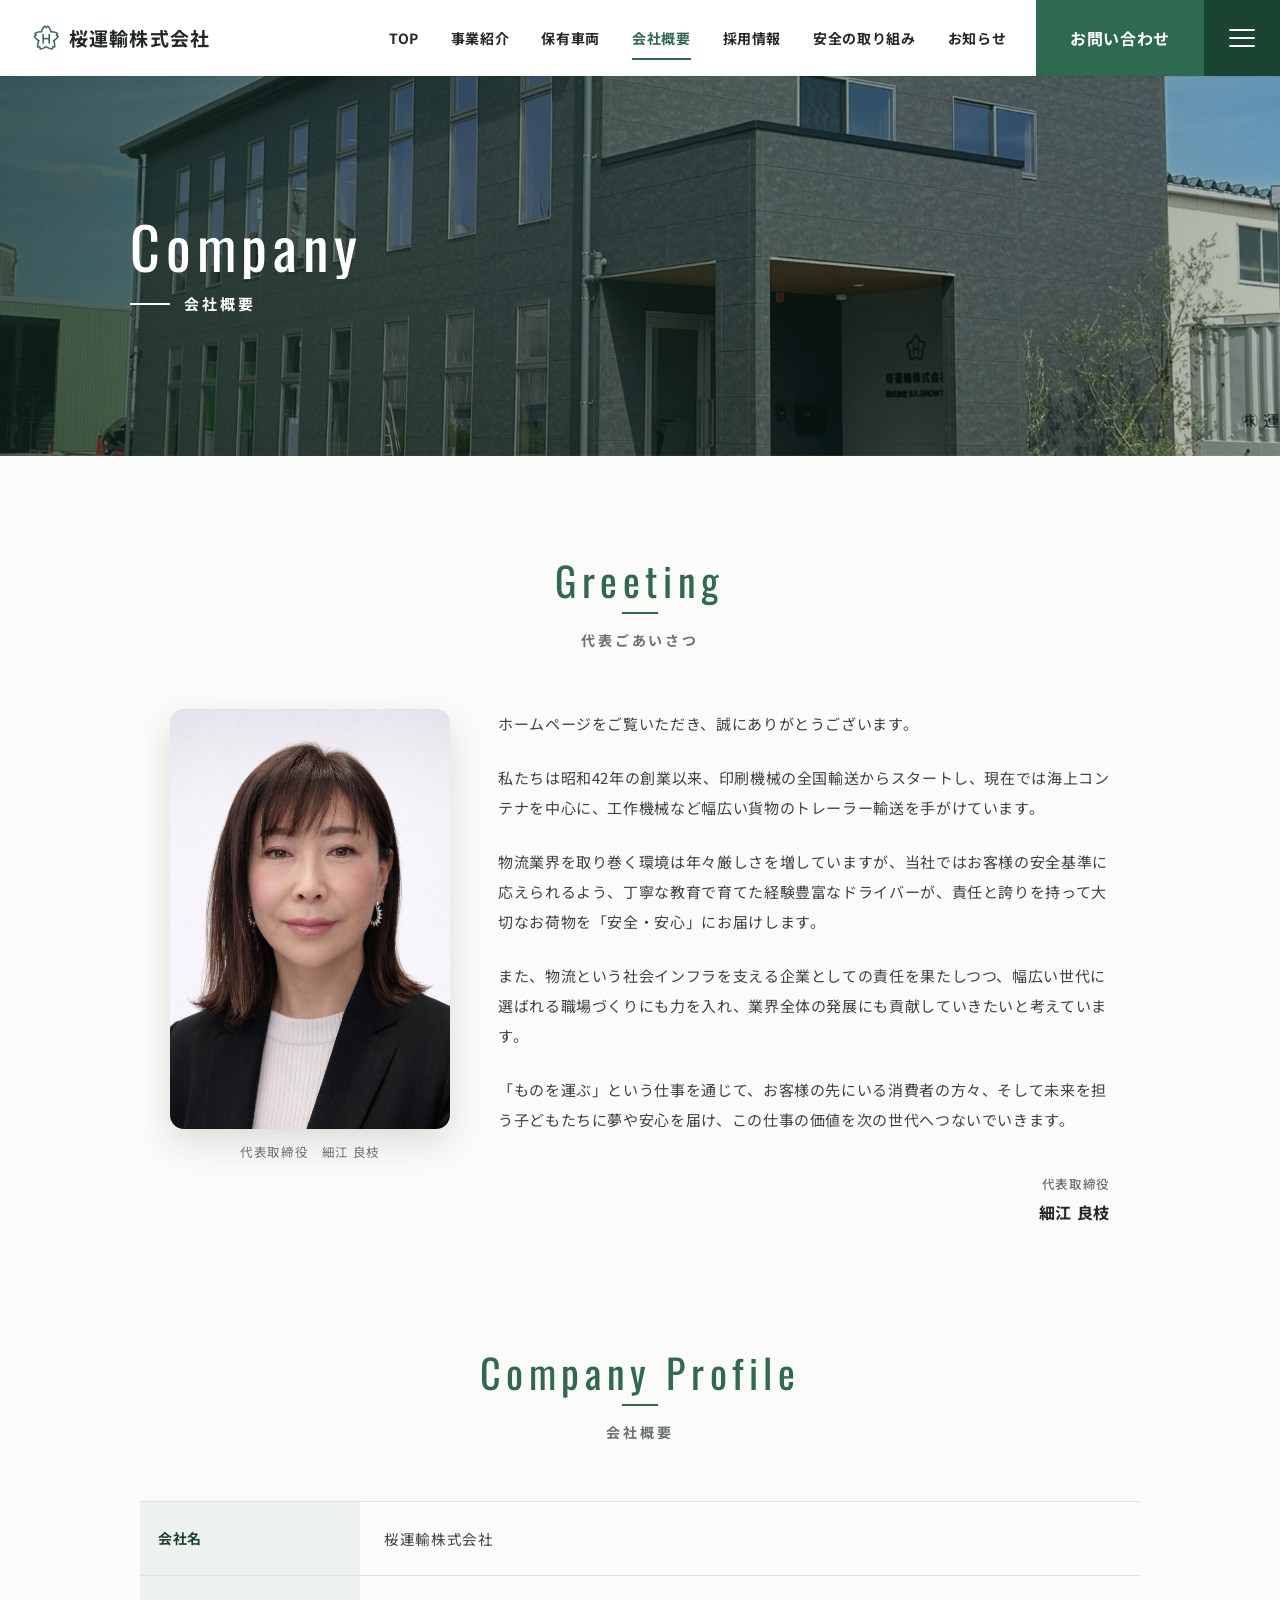
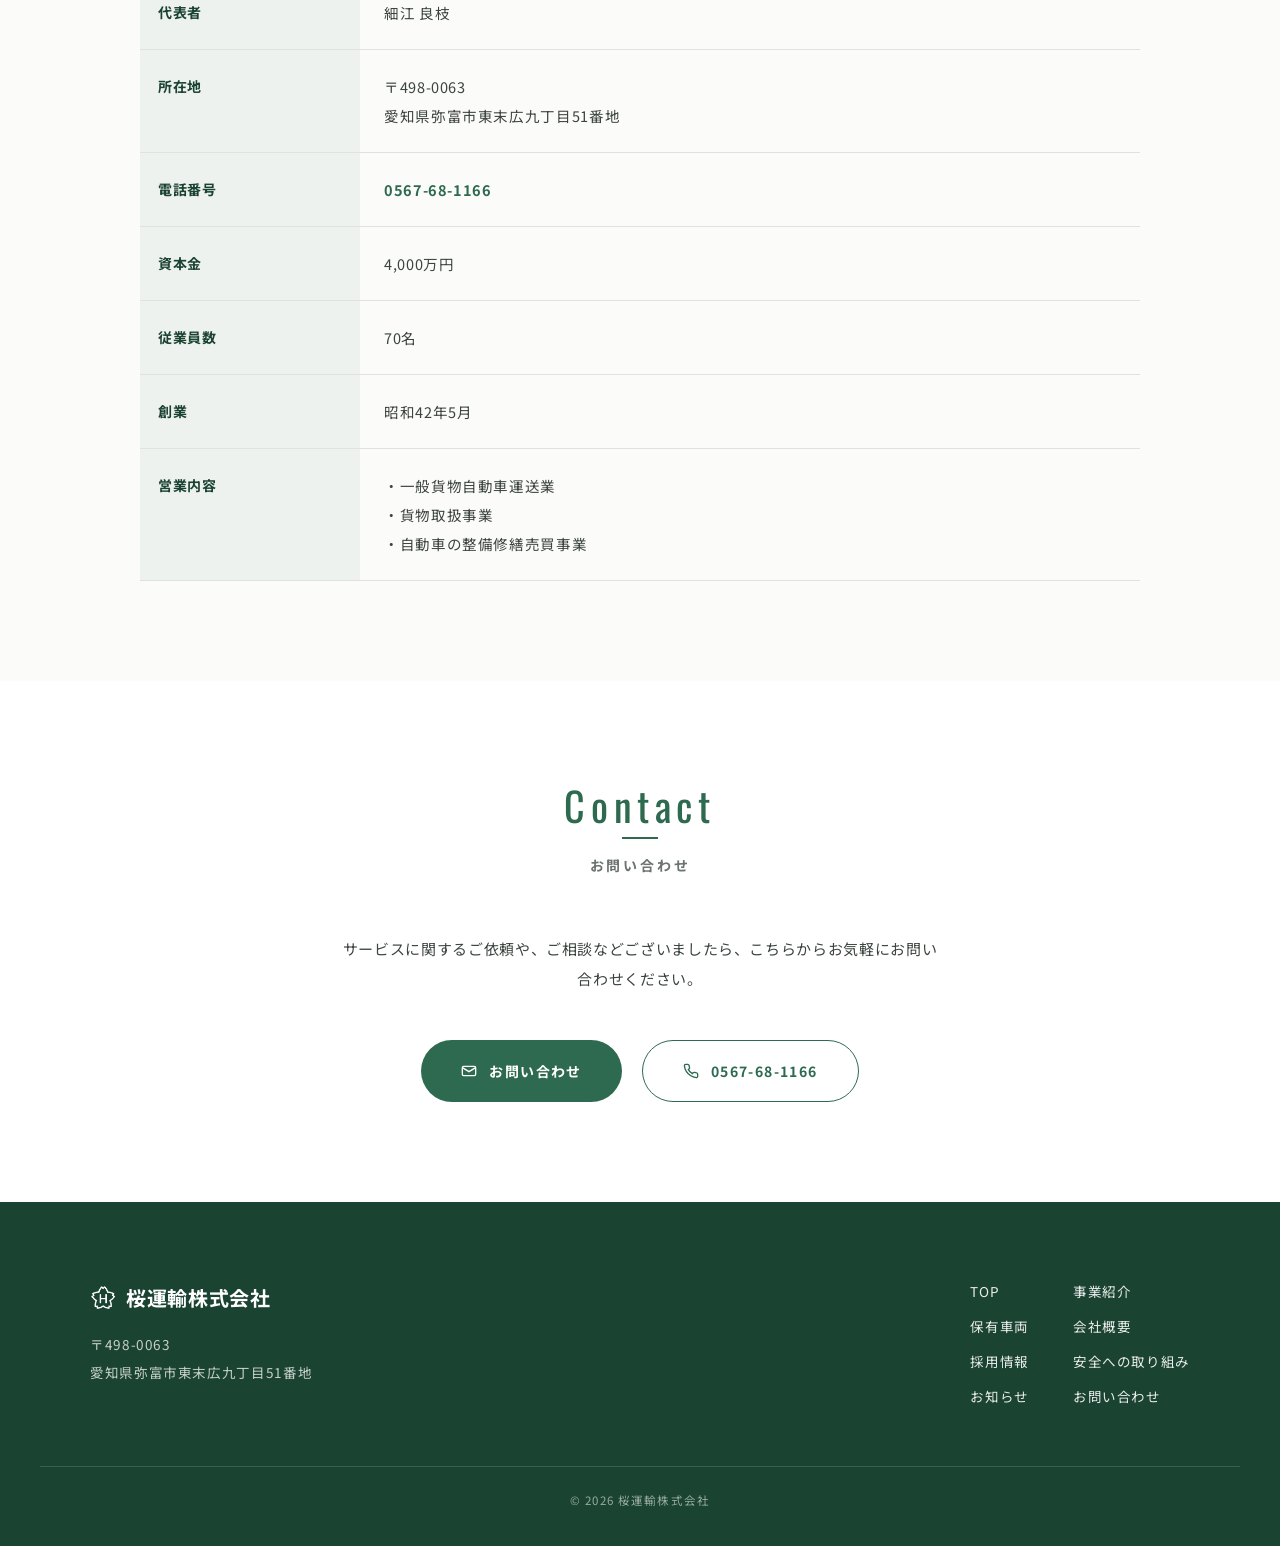
==== company.html @ bcc7dfaa "Initial commit: サクラ運輸サイト一式 Co-Authored-By: Claude Opus 4.8 (1M context) <noreply@anthropic.com>" ====
<!DOCTYPE html>
<html lang="ja">
<head>
<meta charset="UTF-8">
<meta name="viewport" content="width=device-width, initial-scale=1.0">
<meta name="description" content="桜運輸株式会社の会社概要と代表ごあいさつ。昭和42年創業、愛知県弥富市の運送会社です。">
<link rel="icon" type="image/png" href="assets/img/logo_sakura.png">
<title>会社概要｜桜運輸株式会社</title>
<link rel="preconnect" href="https://fonts.googleapis.com">
<link rel="preconnect" href="https://fonts.gstatic.com" crossorigin>
<link href="https://fonts.googleapis.com/css2?family=Noto+Sans+JP:wght@400;500;700&family=Oswald:wght@400;500&display=swap" rel="stylesheet">
<link rel="stylesheet" href="assets/site.css?v=2">
<style>
.greet{display:grid;grid-template-columns:280px 1fr;gap:48px;align-items:start;max-width:940px;margin:0 auto}
.greet .photo{position:sticky;top:110px}
.greet .photo img{width:100%;border-radius:14px;box-shadow:0 14px 34px rgba(34,40,37,.14)}
.greet .photo figcaption{text-align:center;font-size:12.5px;color:var(--gray);margin-top:10px}
.greet p{font-size:15px;color:#3c443f;margin:0 0 1.6em}
.greet .sign{margin:36px 0 0;text-align:right;font-size:16px;font-weight:700}
.greet .sign small{display:block;font-size:12.5px;font-weight:500;color:var(--gray)}
@media(max-width:760px){.greet{grid-template-columns:1fr}.greet .photo{position:static;max-width:280px;margin:0 auto}}
</style>
</head>
<body>
<div class="veil"></div>
<div class="curtain" id="curtain"><span class="mark"><img src="assets/img/logo_sakura_white.png" alt="">桜運輸株式会社</span></div>

<header class="header" id="header">
  <a class="brand" href="index.html" data-transition><img src="assets/img/logo_sakura_green.png" alt="桜運輸のロゴ">桜運輸株式会社</a>
  <nav class="gnav">
    <a href="index.html" data-transition>TOP</a>
    <a href="our_business.html" data-transition>事業紹介</a>
    <a href="vehicle.html" data-transition>保有車両</a>
    <a href="company.html" class="current" data-transition>会社概要</a>
    <a href="recruit.html" data-transition>採用情報</a>
    <a href="safety.html" data-transition>安全の取り組み</a>
    <a href="news.html" data-transition>お知らせ</a>
    <a class="cta" href="contact.html" data-transition><span>お問い合わせ</span></a>
  </nav>
  <button class="menu-btn" id="menuBtn" aria-label="メニューを開く"><span class="bars"><span></span><span></span><span></span></span></button>
</header>

<div class="mnav" id="mnav">
  <nav>
    <a href="index.html" data-transition>TOP</a><a href="our_business.html" data-transition>事業紹介</a>
    <a href="vehicle.html" data-transition>保有車両</a><a href="company.html" data-transition>会社概要</a>
    <a href="recruit.html" data-transition>採用情報</a><a href="safety.html" data-transition>安全への取り組み</a>
    <a href="news.html" data-transition>お知らせ</a><a href="contact.html" data-transition>お問い合わせ</a>
  </nav>
</div>

<section class="pagehead">
  <div class="bg" style="background-image:url('assets/img/office.jpg')"></div>
  <div class="in">
    <span class="en"><span>Company</span></span>
    <span class="ja">会社概要</span>
  </div>
</section>

<section class="section">
  <div class="wrap">
    <div class="label rev"><span class="en">Greeting</span><span class="ja">代表ごあいさつ</span></div>
    <div class="greet rev d1">
      <figure class="photo">
        <img src="assets/img/president.jpg" alt="代表取締役 細江良枝">
        <figcaption>代表取締役　細江 良枝</figcaption>
      </figure>
      <div>
      <p>ホームページをご覧いただき、誠にありがとうございます。</p>
      <p>私たちは昭和42年の創業以来、印刷機械の全国輸送からスタートし、現在では海上コンテナを中心に、工作機械など幅広い貨物のトレーラー輸送を手がけています。</p>
      <p>物流業界を取り巻く環境は年々厳しさを増していますが、当社ではお客様の安全基準に応えられるよう、丁寧な教育で育てた経験豊富なドライバーが、責任と誇りを持って大切なお荷物を「安全・安心」にお届けします。</p>
      <p>また、物流という社会インフラを支える企業としての責任を果たしつつ、幅広い世代に選ばれる職場づくりにも力を入れ、業界全体の発展にも貢献していきたいと考えています。</p>
      <p>「ものを運ぶ」という仕事を通じて、お客様の先にいる消費者の方々、そして未来を担う子どもたちに夢や安心を届け、この仕事の価値を次の世代へつないでいきます。</p>
      <div class="sign"><small>代表取締役</small>細江 良枝</div>
      </div>
    </div>
  </div>
</section>

<section class="section" style="padding-top:20px">
  <div class="wrap">
    <div class="label rev"><span class="en">Company Profile</span><span class="ja">会社概要</span></div>
    <dl class="dtable rev d1">
      <div class="row"><dt>会社名</dt><dd>桜運輸株式会社</dd></div>
      <div class="row"><dt>代表者</dt><dd>細江 良枝</dd></div>
      <div class="row"><dt>所在地</dt><dd>〒498-0063<br>愛知県弥富市東末広九丁目51番地</dd></div>
      <div class="row"><dt>電話番号</dt><dd><a href="tel:0567681166" style="color:var(--green);font-weight:700">0567-68-1166</a></dd></div>
      <div class="row"><dt>資本金</dt><dd>4,000万円</dd></div>
      <div class="row"><dt>従業員数</dt><dd>70名</dd></div>
      <div class="row"><dt>創業</dt><dd>昭和42年5月</dd></div>
      <div class="row"><dt>営業内容</dt><dd>・一般貨物自動車運送業<br>・貨物取扱事業<br>・自動車の整備修繕売買事業</dd></div>
    </dl>
  </div>
</section>

<section class="section contactband">
  <div class="label rev"><span class="en">Contact</span><span class="ja">お問い合わせ</span></div>
  <p class="lead rev d1">サービスに関するご依頼や、ご相談などございましたら、こちらからお気軽にお問い合わせください。</p>
  <div class="btns rev d2">
    <a class="btn" href="contact.html" data-transition>
      <svg viewBox="0 0 24 24" fill="none" stroke="currentColor" stroke-width="2"><rect x="2" y="5" width="20" height="14" rx="2"/><path d="m2 7 10 6L22 7"/></svg>
      お問い合わせ
    </a>
    <a class="btn btn--line" href="tel:0567681166">
      <svg viewBox="0 0 24 24" fill="none" stroke="currentColor" stroke-width="2"><path d="M22 16.9v3a2 2 0 0 1-2.2 2 19.8 19.8 0 0 1-8.6-3.1 19.5 19.5 0 0 1-6-6A19.8 19.8 0 0 1 2.1 4.2 2 2 0 0 1 4.1 2h3a2 2 0 0 1 2 1.7c.1 1 .4 2 .7 2.9a2 2 0 0 1-.5 2.1L8 10a16 16 0 0 0 6 6l1.3-1.3a2 2 0 0 1 2.1-.5c.9.3 1.9.6 2.9.7a2 2 0 0 1 1.7 2Z"/></svg>
      0567-68-1166
    </a>
  </div>
</section>

<footer class="footer">
  <div class="wrap">
    <div>
      <div class="name"><img src="assets/img/logo_sakura_white.png" alt="">桜運輸株式会社</div>
      <address>〒498-0063<br>愛知県弥富市東末広九丁目51番地</address>
    </div>
    <nav>
      <a href="index.html" data-transition>TOP</a><a href="our_business.html" data-transition>事業紹介</a>
      <a href="vehicle.html" data-transition>保有車両</a><a href="company.html" data-transition>会社概要</a>
      <a href="recruit.html" data-transition>採用情報</a><a href="safety.html" data-transition>安全への取り組み</a>
      <a href="news.html" data-transition>お知らせ</a><a href="contact.html" data-transition>お問い合わせ</a>
    </nav>
  </div>
  <div class="copy">© 2026 桜運輸株式会社</div>
</footer>

<script src="assets/site.js?v=2"></script>
</body>
</html>
---- assets/site.css ----
/* ============================================================
   桜運輸株式会社 共通スタイル（下層ページ用）
   ============================================================ */
:root{
  --green:#2d6a4f;
  --green-deep:#1b4332;
  --ink:#222825;
  --gray:#6b746e;
  --bg:#fbfbf9;
  --sans:"Noto Sans JP","Hiragino Kaku Gothic ProN",sans-serif;
  --en:"Oswald",sans-serif;
}
*{margin:0;padding:0;box-sizing:border-box}
html{scroll-behavior:smooth}
body{font-family:var(--sans);color:var(--ink);background:var(--bg);line-height:2;letter-spacing:.04em;overflow-x:hidden}
img{max-width:100%;display:block}
a{color:inherit;text-decoration:none}
ul{list-style:none}

/* ===== ページ到着時のベール（カーテン遷移の受け） ===== */
.veil{position:fixed;inset:0;z-index:1000;background:var(--green-deep);transform-origin:top;pointer-events:none;animation:veil-out .65s cubic-bezier(.77,0,.18,1) .1s forwards}
@keyframes veil-out{to{transform:scaleY(0)}}

/* ===== ページ遷移カーテン ===== */
.curtain{position:fixed;inset:0;z-index:990;pointer-events:none;display:grid;place-items:center}
.curtain::before{content:"";position:absolute;inset:0;background:var(--green-deep);transform:scaleY(0);transform-origin:bottom}
.curtain .mark{position:relative;color:#fff;font-size:24px;font-weight:700;letter-spacing:.3em;opacity:0}
.curtain.play{pointer-events:auto}
.curtain.play::before{animation:cur-in .55s cubic-bezier(.77,0,.18,1) forwards}
.curtain.play .mark{animation:mark-in .4s .3s forwards}
@keyframes cur-in{to{transform:scaleY(1)}}
@keyframes mark-in{from{opacity:0;transform:translateY(14px)}to{opacity:1;transform:none}}

/* ===== ヘッダー ===== */
.header{position:fixed;top:0;left:0;right:0;z-index:100;display:flex;align-items:center;justify-content:space-between;background:#fff;height:76px;padding-left:32px;box-shadow:0 1px 0 rgba(0,0,0,.06);transition:height .35s}
.header.shrink{height:62px}
.brand{font-size:19px;font-weight:700;letter-spacing:.06em}
.gnav{display:flex;align-items:center;height:100%}
.gnav a:not(.cta){font-size:14px;font-weight:700;padding:0 16px;position:relative;height:100%;display:flex;align-items:center;transition:color .3s}
.gnav a:not(.cta)::after{content:"";position:absolute;left:16px;right:16px;bottom:16px;height:2px;background:var(--green);transform:scaleX(0);transform-origin:right;transition:transform .35s cubic-bezier(.22,1,.36,1)}
.gnav a:not(.cta):hover{color:var(--green)}
.gnav a:not(.cta):hover::after,.gnav a.current::after{transform:scaleX(1);transform-origin:left}
.gnav a.current{color:var(--green)}
.gnav .cta{display:flex;align-items:center;height:100%;background:var(--green);color:#fff;font-weight:700;padding:0 34px;margin-left:14px;position:relative;overflow:hidden}
.gnav .cta span{position:relative;z-index:1}
.gnav .cta::before{content:"";position:absolute;inset:0;background:var(--green-deep);transform:scaleX(0);transform-origin:right;transition:transform .4s cubic-bezier(.22,1,.36,1)}
.gnav .cta:hover::before{transform:scaleX(1);transform-origin:left}
@media(max-width:1080px){.gnav a:not(.cta){display:none}}

/* ===== ハンバーガーメニュー（全画面ドロワー） ===== */
.menu-btn{width:76px;height:100%;flex:0 0 auto;background:var(--green-deep);border:none;cursor:pointer;position:relative;z-index:210;display:grid;place-items:center}
.menu-btn .bars{width:26px;height:18px;position:relative}
.menu-btn .bars span{position:absolute;left:0;width:100%;height:2px;background:#fff;border-radius:2px;transition:transform .35s cubic-bezier(.22,1,.36,1),opacity .25s,top .35s}
.menu-btn .bars span:nth-child(1){top:0}
.menu-btn .bars span:nth-child(2){top:8px}
.menu-btn .bars span:nth-child(3){top:16px}
body.menu-open .menu-btn .bars span:nth-child(1){top:8px;transform:rotate(45deg)}
body.menu-open .menu-btn .bars span:nth-child(2){opacity:0}
body.menu-open .menu-btn .bars span:nth-child(3){top:8px;transform:rotate(-45deg)}
.mnav{position:fixed;inset:0;z-index:205;background:var(--green-deep);display:grid;place-items:center;opacity:0;pointer-events:none;transition:opacity .45s}
body.menu-open .mnav{opacity:1;pointer-events:auto}
.mnav nav{display:grid;grid-template-columns:repeat(2,auto);gap:30px 72px;font-size:18px;font-weight:700;color:#fff;letter-spacing:.06em}
.mnav nav a{opacity:0;transform:translateY(16px);transition:opacity .5s cubic-bezier(.22,1,.36,1),transform .5s cubic-bezier(.22,1,.36,1),color .3s}
body.menu-open .mnav nav a{opacity:1;transform:none}
.mnav nav a:nth-child(2n){transition-delay:.08s}
.mnav nav a:hover{color:#9fd4b4}
@media(max-width:480px){.mnav nav{gap:24px 44px;font-size:16px}}

/* ===== 下層ページの見出し帯 ===== */
.pagehead{position:relative;margin-top:76px;height:min(46vh,380px);min-height:240px;display:flex;align-items:center;overflow:hidden}
.pagehead .bg{position:absolute;inset:0;background-image:var(--ph);background-size:cover;background-position:var(--ph-pos,center);transform:scale(1.1);animation:ph-zoom 6s cubic-bezier(.22,1,.36,1) .3s forwards}
@keyframes ph-zoom{to{transform:scale(1)}}
.pagehead::after{content:"";position:absolute;inset:0;background:linear-gradient(to right,rgba(18,38,28,.72),rgba(18,38,28,.3))}
.pagehead .in{position:relative;z-index:2;color:#fff;max-width:1100px;margin:0 auto;padding:0 40px;width:100%}
.pagehead .en{font-family:var(--en);font-size:clamp(38px,5vw,58px);letter-spacing:.1em;line-height:1.15;display:block;overflow:hidden}
.pagehead .en span{display:inline-block;transform:translateY(110%);animation:ph-rise .9s cubic-bezier(.22,1,.36,1) .55s forwards}
@keyframes ph-rise{to{transform:translateY(0)}}
.pagehead .ja{font-size:15px;font-weight:700;letter-spacing:.2em;display:inline-flex;align-items:center;gap:14px;margin-top:10px;opacity:0;animation:ph-fade .8s .95s forwards}
.pagehead .ja::before{content:"";width:40px;height:2px;background:#fff}
@keyframes ph-fade{to{opacity:1}}

/* ===== 共通セクション ===== */
.section{padding:100px 40px}
.wrap{max-width:1000px;margin:0 auto}
.label{text-align:center;margin-bottom:54px}
.label .en{font-family:var(--en);font-size:clamp(28px,3.2vw,40px);letter-spacing:.14em;color:var(--green);display:block;line-height:1.2}
.label .ja{font-size:14px;font-weight:700;letter-spacing:.2em;color:var(--gray);display:inline-block;margin-top:8px;position:relative;padding-top:14px}
.label .ja::before{content:"";position:absolute;top:0;left:50%;transform:translateX(-50%);width:36px;height:2px;background:var(--green)}
.label--left{text-align:left}
.label--left .ja::before{left:0;transform:none}
.rev{opacity:0;transform:translateY(38px);transition:opacity 1s cubic-bezier(.22,1,.36,1),transform 1s cubic-bezier(.22,1,.36,1)}
.rev.on{opacity:1;transform:none}
.rev.d1{transition-delay:.14s}.rev.d2{transition-delay:.28s}.rev.d3{transition-delay:.42s}
.more,.btn{display:inline-flex;align-items:center;gap:12px;font-size:14px;font-weight:700;letter-spacing:.1em;color:#fff;background:var(--green);padding:16px 40px;border-radius:999px;transition:box-shadow .3s,transform .3s,background .3s,color .3s;border:none;cursor:pointer}
.more:hover,.btn:hover{transform:translateY(-3px);box-shadow:0 12px 26px rgba(45,106,79,.35)}
.btn--line{background:transparent;border:1.5px solid var(--green);color:var(--green)}
.btn--line:hover{background:rgba(45,106,79,.07);box-shadow:none}
.more svg,.btn svg{width:16px;height:16px}

/* ===== 番号付きブロック（事業紹介・強み・働く魅力） ===== */
.numblock{display:grid;grid-template-columns:110px 1fr;gap:26px;padding:52px 0;border-bottom:1px solid #e3e2da;align-items:start}
.numblock:last-of-type{border-bottom:none}
.numblock .n{font-family:var(--en);font-size:64px;line-height:1;color:var(--green);position:relative;padding-top:6px}
.numblock .n::after{content:"";position:absolute;left:2px;bottom:-12px;width:44px;height:2px;background:var(--green)}
.numblock h3{font-size:clamp(19px,2vw,24px);font-weight:700;line-height:1.7;margin-bottom:14px}
.numblock .cat{display:inline-block;font-size:13px;font-weight:700;color:var(--green);background:rgba(45,106,79,.1);border-radius:999px;padding:2px 16px;margin-bottom:12px}
.numblock p{font-size:14.5px;color:#3c443f;margin-bottom:1.2em}
.numblock p:last-child{margin-bottom:0}
@media(max-width:700px){.numblock{grid-template-columns:1fr;gap:8px}}

/* ===== 表（会社概要・募集要項） ===== */
.dtable{width:100%;border-top:1px solid #e3e2da}
.dtable .row{display:grid;grid-template-columns:220px 1fr;border-bottom:1px solid #e3e2da}
.dtable .row dt{padding:22px 18px;font-weight:700;font-size:14px;background:rgba(45,106,79,.06);color:var(--green-deep)}
.dtable .row dd{padding:22px 24px;font-size:14.5px;color:#3c443f}
@media(max-width:700px){.dtable .row{grid-template-columns:1fr}.dtable .row dt{padding-bottom:6px}.dtable .row dd{padding-top:0}}

/* ===== カード ===== */
.cardgrid{display:grid;grid-template-columns:repeat(2,1fr);gap:28px}
.card{background:#fff;border-radius:14px;padding:40px 34px;box-shadow:0 10px 30px rgba(34,40,37,.06);transition:transform .45s cubic-bezier(.22,1,.36,1),box-shadow .45s}
.card:hover{transform:translateY(-8px);box-shadow:0 22px 44px rgba(34,40,37,.12)}
.card h3{font-size:18px;font-weight:700;line-height:1.7;margin-bottom:12px;color:var(--green-deep)}
.card p{font-size:14px;color:#3c443f}
@media(max-width:820px){.cardgrid{grid-template-columns:1fr}}

/* ===== お問い合わせ帯 ===== */
.contactband{background:#fff;text-align:center}
.contactband p.lead{max-width:600px;margin:0 auto 46px;font-size:15px;color:#3c443f}
.contactband .btns{display:flex;justify-content:center;gap:20px;flex-wrap:wrap}

/* ===== フッター ===== */
.footer{background:var(--green-deep);color:rgba(255,255,255,.9);padding:76px 40px 34px}
.footer .wrap{max-width:1100px;display:flex;justify-content:space-between;gap:44px;flex-wrap:wrap}
.footer .name{font-size:20px;font-weight:700;color:#fff;margin-bottom:12px}
.footer address{font-style:normal;font-size:13.5px;line-height:2.1;color:rgba(255,255,255,.75)}
.footer nav{display:grid;grid-template-columns:repeat(2,auto);gap:8px 44px;font-size:13.5px}
.footer nav a{transition:opacity .3s}
.footer nav a:hover{opacity:.7}
.footer .copy{margin-top:56px;padding-top:22px;border-top:1px solid rgba(255,255,255,.15);text-align:center;font-size:11.5px;letter-spacing:.1em;color:rgba(255,255,255,.55)}

/* スマホでヘッダーが折り返さないよう微調整 */
@media(max-width:520px){.brand{font-size:14.5px}.gnav .cta{padding:0 16px;font-size:12.5px}.header{padding-left:16px}.menu-btn{width:60px}}

/* ヘッダーロゴ＋ボタン密着レイアウト */
.header{justify-content:flex-start}
.gnav{margin-left:auto}
.brand{display:flex;align-items:center;gap:9px}
.brand img{width:28px;height:auto;flex:0 0 auto}

/* メニュー展開中はヘッダー（×ボタン含む）を前面に出す */
body.menu-open .header{z-index:220}
/* カーテン・フッターの白ロゴ */
.curtain .mark{display:flex;flex-direction:column;align-items:center;gap:16px}
.curtain .mark img{width:54px;height:auto}
.footer .name{display:flex;align-items:center;gap:10px}
.footer .name img{width:26px;height:auto}
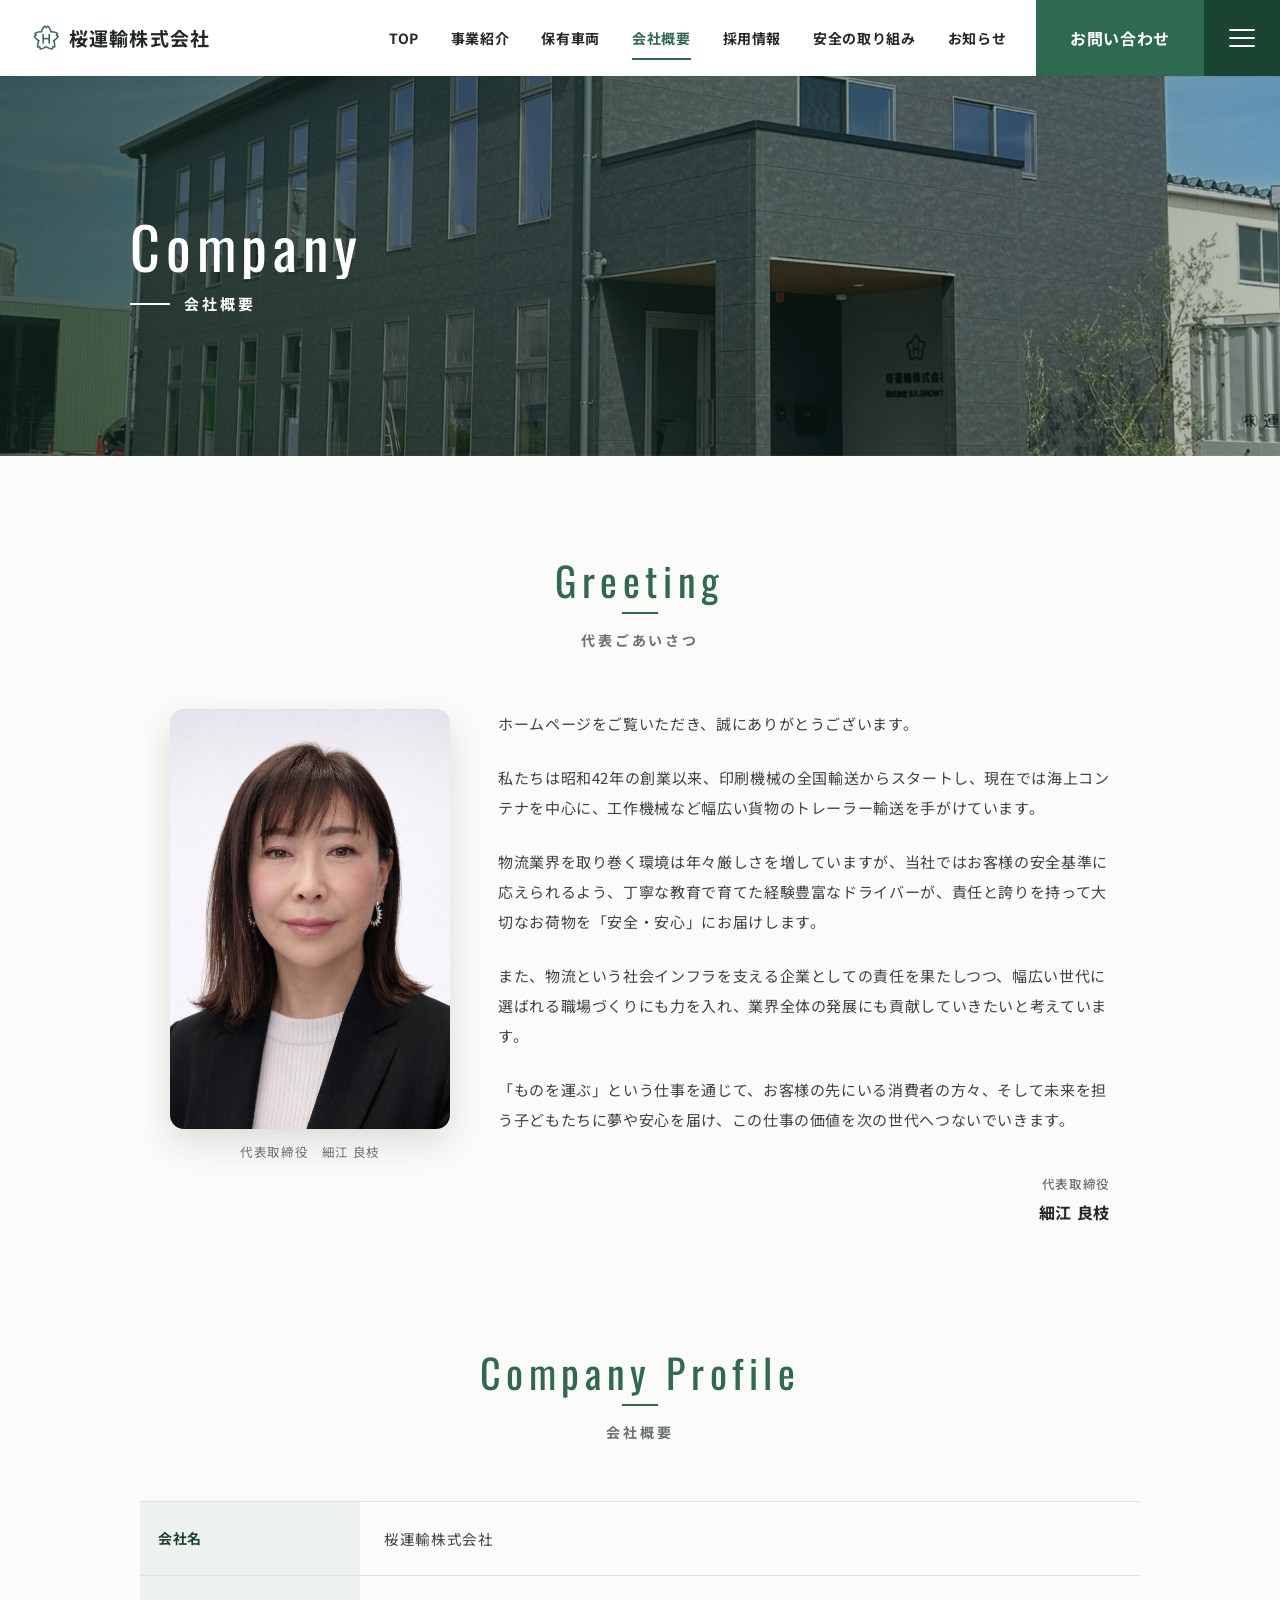
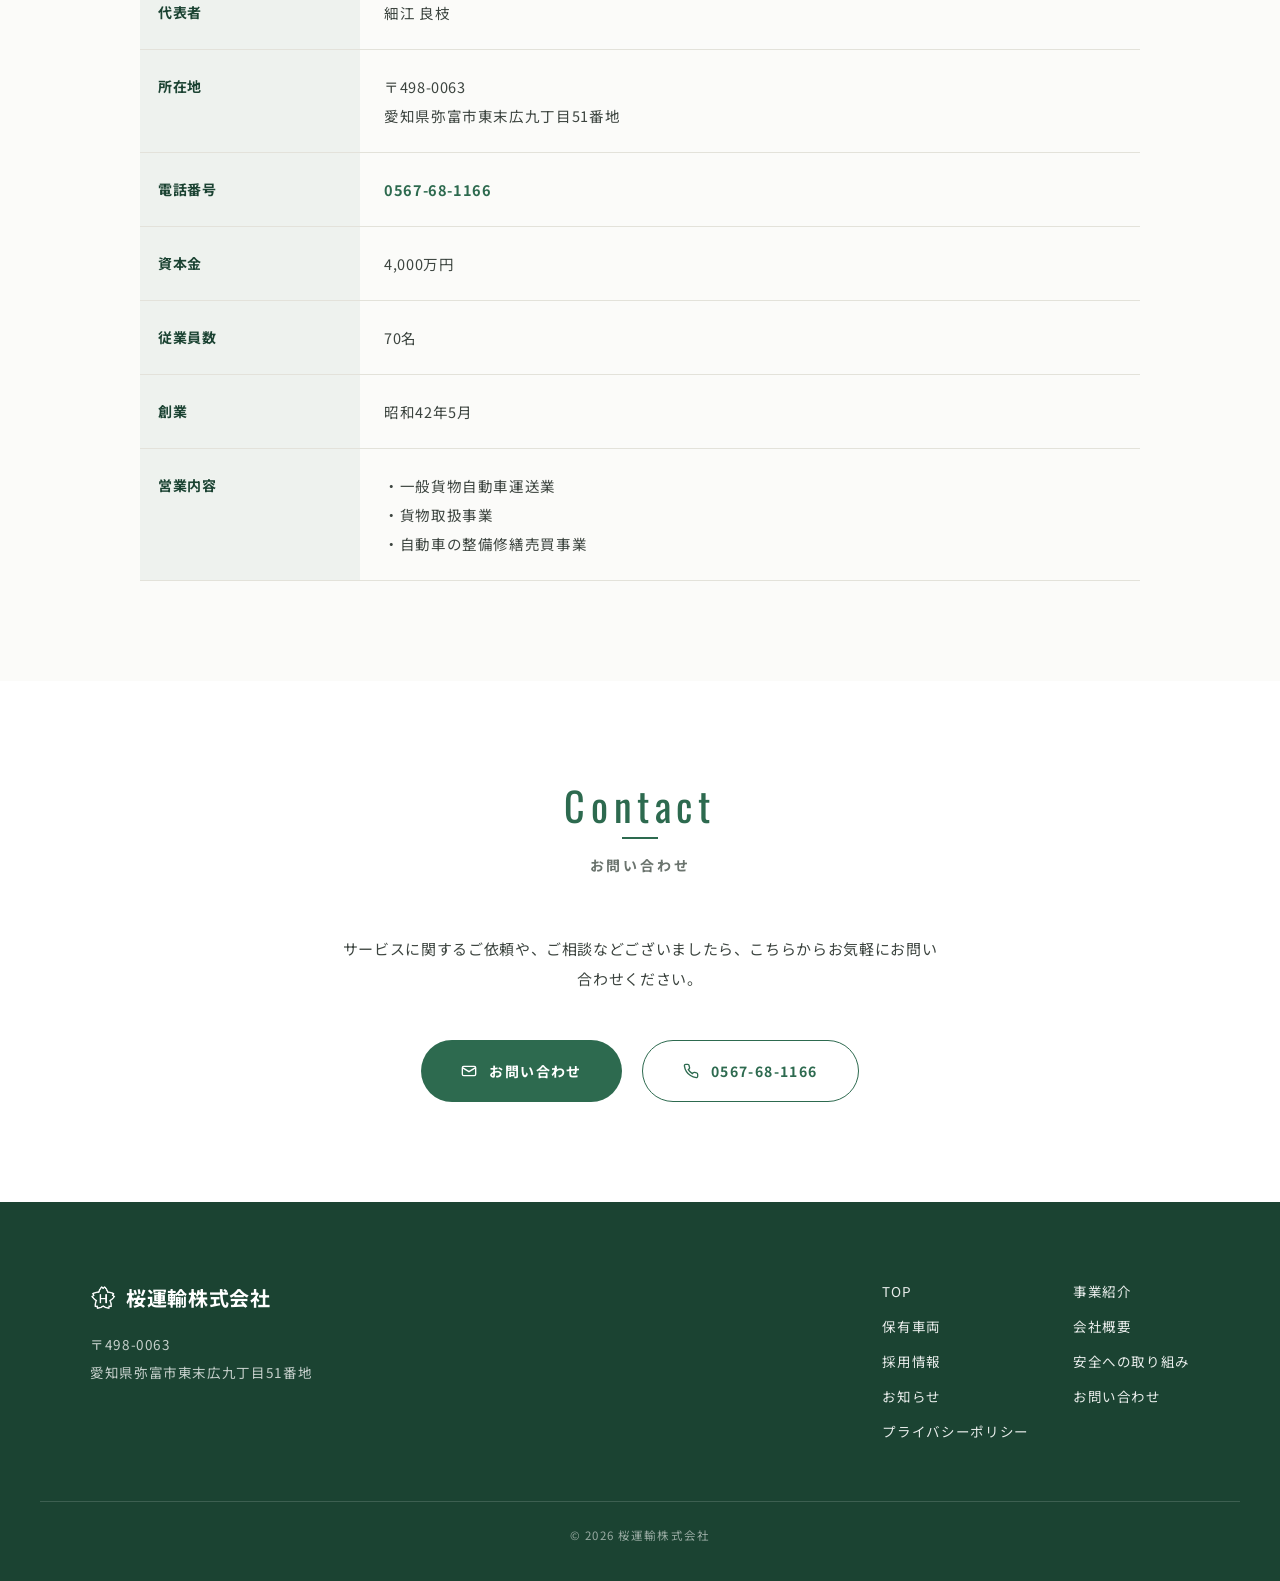
==== commit 13b061db: "お知らせSEO最適化・プライバシーポリシー・お問い合わせフォーム連携を追加 - お知らせを個別記事ページ化（news/）し、NewsArticle構造化データを付与 - news.htmlを記事一覧に" ====
--- a/company.html
+++ b/company.html
@@ -9,6 +9,25 @@
 <link rel="preconnect" href="https://fonts.googleapis.com">
 <link rel="preconnect" href="https://fonts.gstatic.com" crossorigin>
 <link href="https://fonts.googleapis.com/css2?family=Noto+Sans+JP:wght@400;500;700&family=Oswald:wght@400;500&display=swap" rel="stylesheet">
+<!-- ▼SEO：ドメイン確定後、https://sakura-unyu.co.jp を実ドメインに一括置換してください -->
+<link rel="canonical" href="https://sakura-unyu.co.jp/company.html">
+<meta property="og:type" content="website">
+<meta property="og:site_name" content="桜運輸株式会社">
+<meta property="og:title" content="会社概要｜桜運輸株式会社">
+<meta property="og:description" content="桜運輸株式会社の会社概要と代表ごあいさつ。昭和42年創業、愛知県弥富市の運送会社です。">
+<meta property="og:url" content="https://sakura-unyu.co.jp/company.html">
+<meta property="og:image" content="https://sakura-unyu.co.jp/assets/img/office.jpg">
+<meta name="twitter:card" content="summary_large_image">
+<script type="application/ld+json">
+{
+  "@context": "https://schema.org",
+  "@type": "BreadcrumbList",
+  "itemListElement": [
+    {"@type": "ListItem", "position": 1, "name": "ホーム", "item": "https://sakura-unyu.co.jp/"},
+    {"@type": "ListItem", "position": 2, "name": "会社概要", "item": "https://sakura-unyu.co.jp/company.html"}
+  ]
+}
+</script>
 <link rel="stylesheet" href="assets/site.css?v=2">
 <style>
 .greet{display:grid;grid-template-columns:280px 1fr;gap:48px;align-items:start;max-width:940px;margin:0 auto}
@@ -119,6 +138,7 @@
       <a href="vehicle.html" data-transition>保有車両</a><a href="company.html" data-transition>会社概要</a>
       <a href="recruit.html" data-transition>採用情報</a><a href="safety.html" data-transition>安全への取り組み</a>
       <a href="news.html" data-transition>お知らせ</a><a href="contact.html" data-transition>お問い合わせ</a>
+      <a href="privacy.html" data-transition>プライバシーポリシー</a>
     </nav>
   </div>
   <div class="copy">© 2026 桜運輸株式会社</div>
